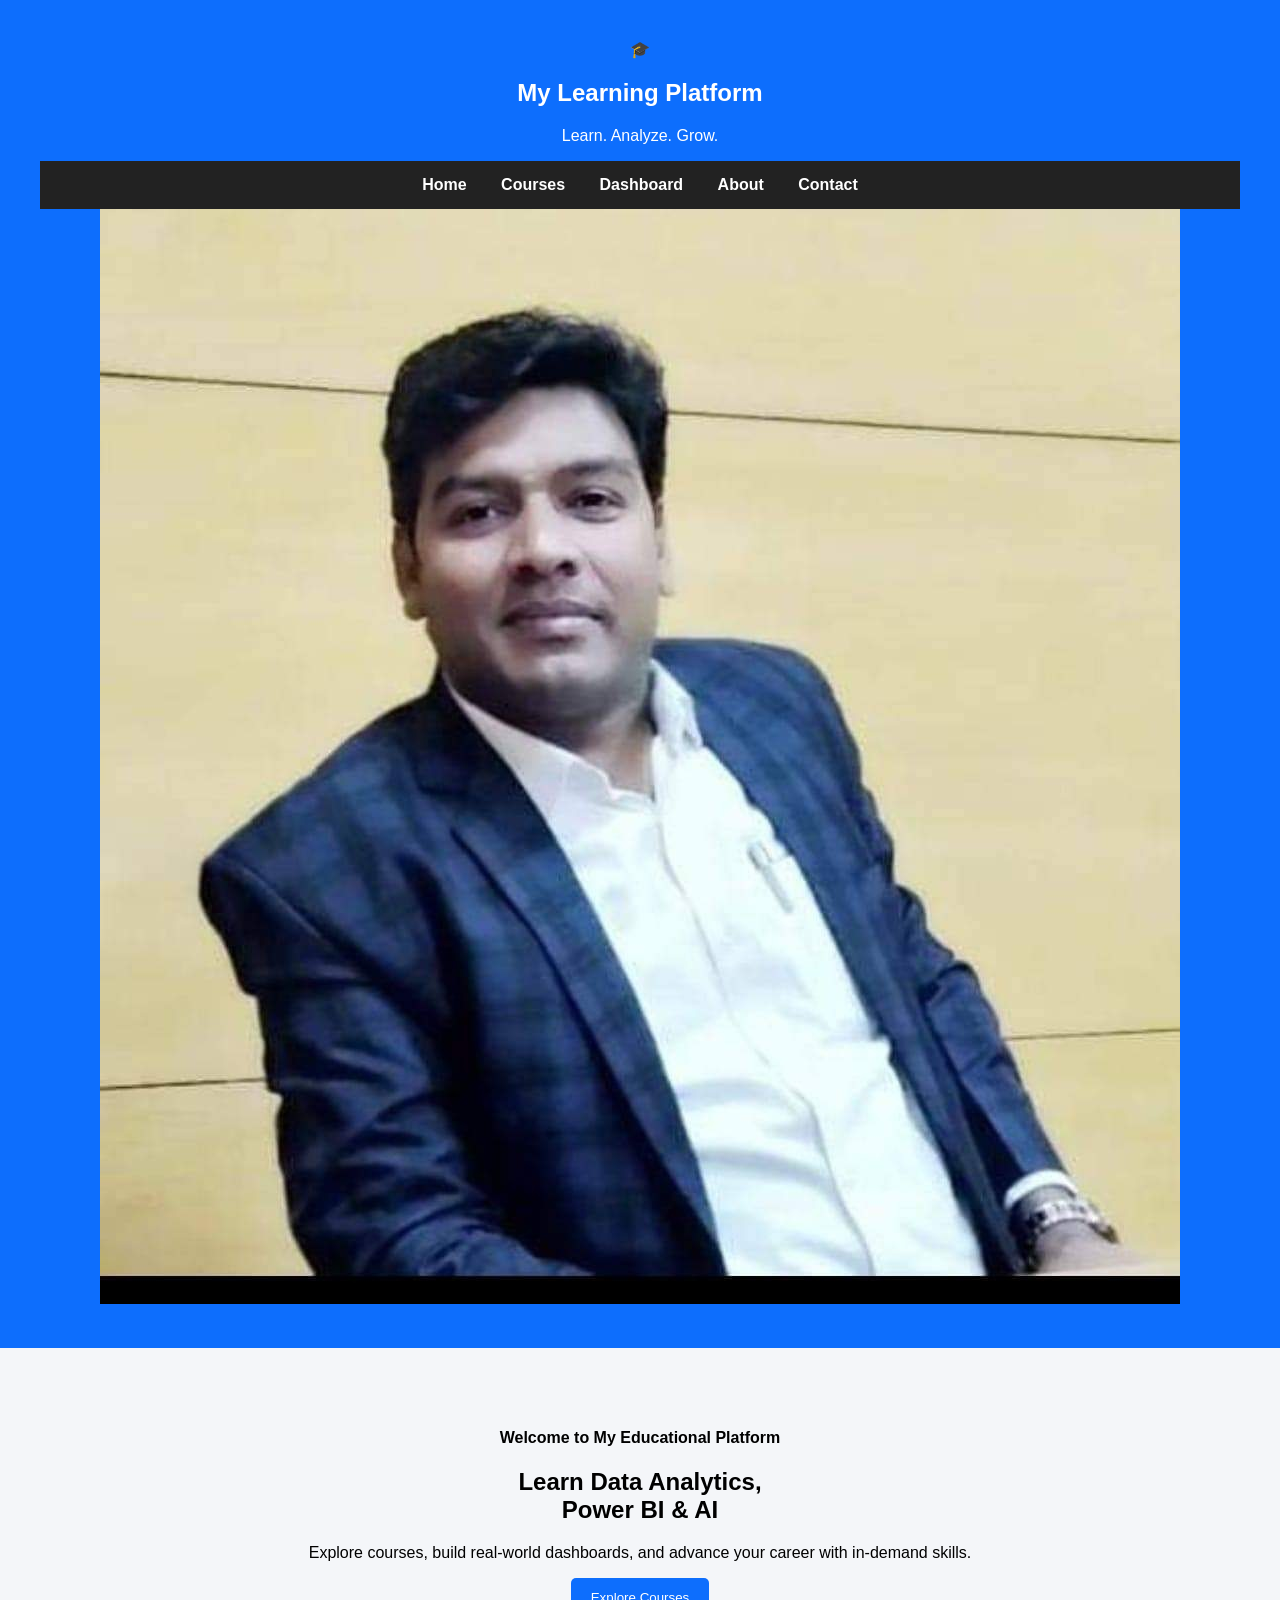
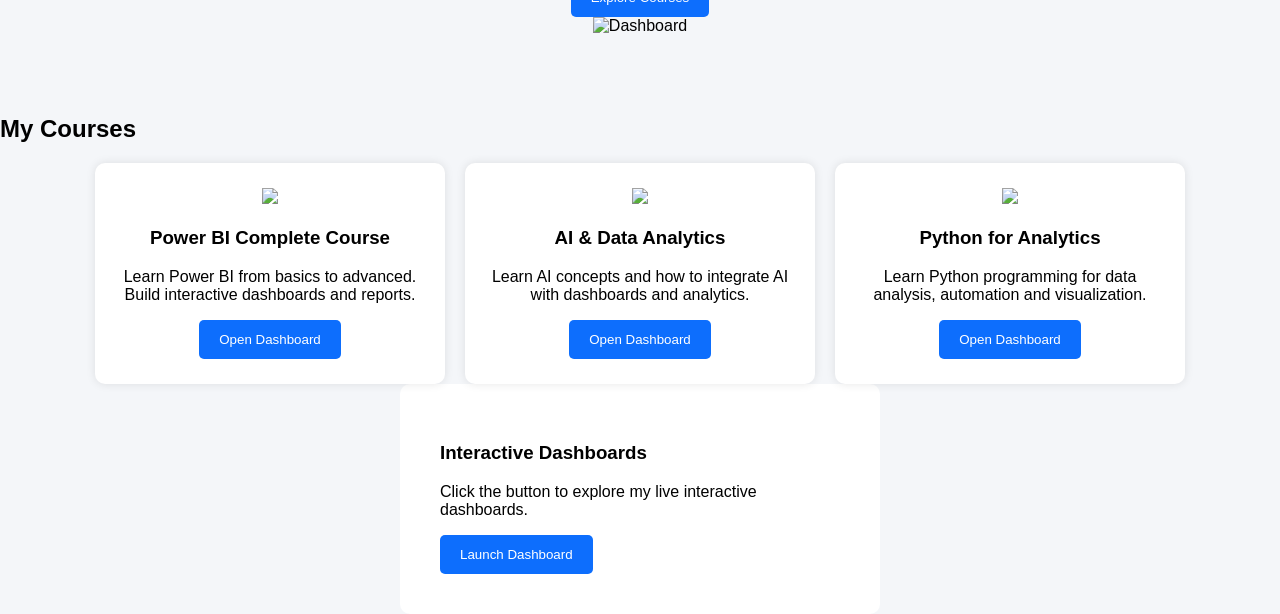
==== index.html @ 270406f0 "Update index.html" ====
<!DOCTYPE html>
<html lang="en">
<head>
  <meta charset="UTF-8" />
  <meta name="viewport" content="width=device-width, initial-scale=1.0"/>
  <title>My Learning Platform</title>

  <link rel="stylesheet" href="style.css">
</head>

<body>

  <!-- HEADER -->
  <header class="navbar">

    <div class="logo-section">
      <div class="logo-icon">🎓</div>

      <div>
        <h2>My Learning Platform</h2>
        <p>Learn. Analyze. Grow.</p>
      </div>
    </div>

    <nav>
      <a href="#">Home</a>
      <a href="#">Courses</a>
      <a href="#">Dashboard</a>
      <a href="#">About</a>
      <a href="#">Contact</a>
    </nav>

    <!-- YOUR PHOTO -->
    <div class="profile">
      <img src="Banshi.png" alt="Profile Photo">
    </div>

  </header>

  <!-- HERO SECTION -->
  <section class="hero">

    <div class="hero-left">

      <h4>Welcome to My Educational Platform</h4>

      <h1>
        Learn Data Analytics,<br>
        <span>Power BI & AI</span>
      </h1>

      <p>
        Explore courses, build real-world dashboards,
        and advance your career with in-demand skills.
      </p>

      <button>Explore Courses</button>

    </div>

    <div class="hero-right">
      <img src="dashboard.png" alt="Dashboard">
    </div>

  </section>

  <!-- COURSES -->
  <section class="courses">

    <h2>My Courses</h2>

    <div class="course-container">

      <!-- CARD 1 -->
      <div class="course-card">

        <img src="https://img.icons8.com/color/96/power-bi.png">

        <h3>Power BI Complete Course</h3>

        <p>
          Learn Power BI from basics to advanced.
          Build interactive dashboards and reports.
        </p>

        <a href="https://YOUR-DASHBOARD-LINK.com" target="_blank">
          <button>Open Dashboard</button>
        </a>

      </div>

      <!-- CARD 2 -->
      <div class="course-card">

        <img src="https://img.icons8.com/color/96/artificial-intelligence.png">

        <h3>AI & Data Analytics</h3>

        <p>
          Learn AI concepts and how to integrate AI
          with dashboards and analytics.
        </p>

        <a href="https://YOUR-DASHBOARD-LINK.com" target="_blank">
          <button>Open Dashboard</button>
        </a>

      </div>

      <!-- CARD 3 -->
      <div class="course-card">

        <img src="https://img.icons8.com/color/96/python.png">

        <h3>Python for Analytics</h3>

        <p>
          Learn Python programming for data analysis,
          automation and visualization.
        </p>

        <a href="https://YOUR-DASHBOARD-LINK.com" target="_blank">
          <button>Open Dashboard</button>
        </a>

      </div>

    </div>

  </section>

  <!-- DASHBOARD SECTION -->
  <section class="dashboard-section">

    <div class="dashboard-box">

      <div>
        <h3>Interactive Dashboards</h3>

        <p>
          Click the button to explore my live interactive dashboards.
        </p>
      </div>

      <a href="https://YOUR-DASHBOARD-LINK.com" target="_blank">
        <button class="launch-btn">Launch Dashboard</button>
      </a>

    </div>

  </section>

</body>
</html>
---- style.css ----
body{
    margin:0;
    font-family: Arial, sans-serif;
    background:#f4f6f9;
}

header{
    background:#0d6efd;
    color:white;
    text-align:center;
    padding:40px;
}

nav{
    background:#222;
    padding:15px;
    text-align:center;
}

nav a{
    color:white;
    margin:15px;
    text-decoration:none;
    font-weight:bold;
}

.hero{
    text-align:center;
    padding:60px 20px;
}

#courses{
    padding:40px;
}

.course-container{
    display:flex;
    gap:20px;
    flex-wrap:wrap;
    justify-content:center;
}

.course-card{
    background:white;
    padding:25px;
    width:300px;
    border-radius:10px;
    box-shadow:0px 0px 10px rgba(0,0,0,0.1);
    text-align:center;
}

button{
    background:#0d6efd;
    color:white;
    border:none;
    padding:12px 20px;
    border-radius:5px;
    cursor:pointer;
}

button:hover{
    background:#084298;
}

#dashboard{
    text-align:center;
    padding:50px;
}

.dashboard-box{
    background:white;
    padding:40px;
    width:400px;
    margin:auto;
    border-radius:10px;
}

footer{
    background:#222;
    color:white;
    text-align:center;
    padding:20px;
    margin-top:40px;
}
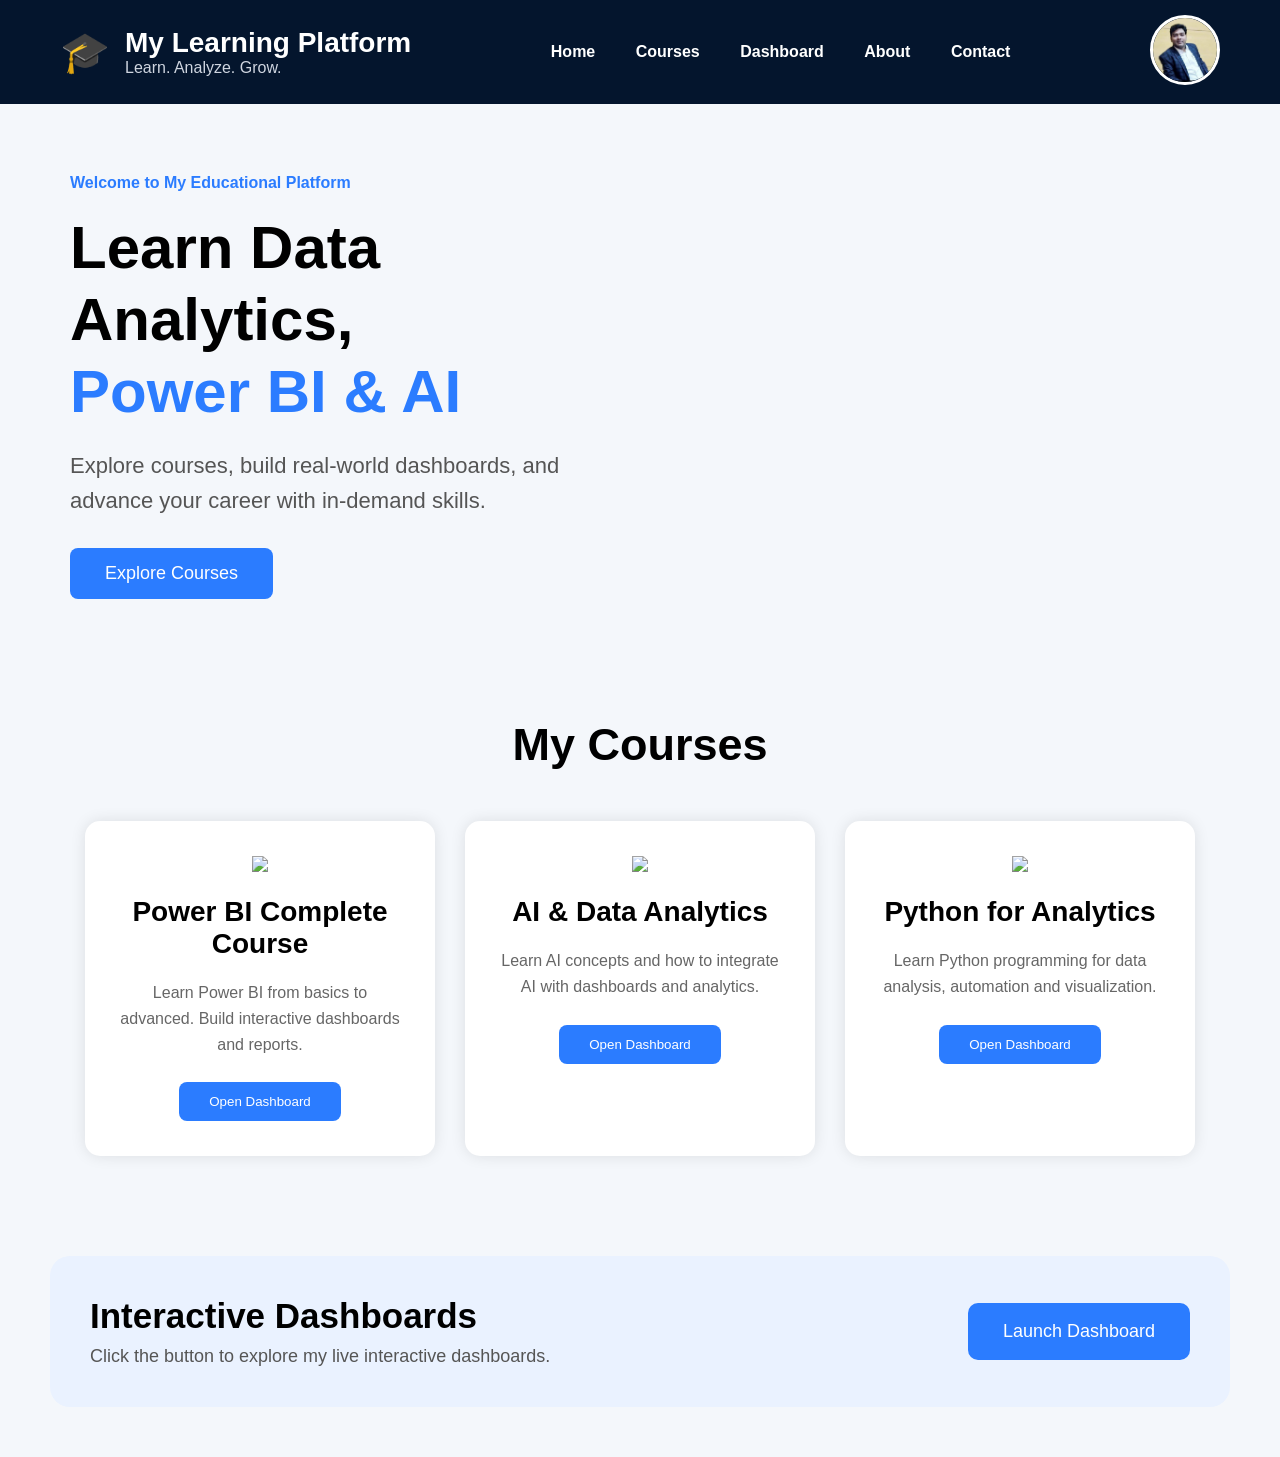
==== commit 042e1739: "Update index.html" ====
--- a/index.html
+++ b/index.html
@@ -55,12 +55,6 @@
       </p>
 
       <button>Explore Courses</button>
-
-    </div>
-
-    <div class="hero-right">
-      <img src="dashboard.png" alt="Dashboard">
-    </div>
 
   </section>
 
--- a/style.css
+++ b/style.css
@@ -1,84 +1,211 @@
+*{
+  margin:0;
+  padding:0;
+  box-sizing:border-box;
+  font-family:Arial, sans-serif;
+}
+
 body{
-    margin:0;
-    font-family: Arial, sans-serif;
-    background:#f4f6f9;
-}
-
-header{
-    background:#0d6efd;
-    color:white;
-    text-align:center;
-    padding:40px;
-}
-
-nav{
-    background:#222;
-    padding:15px;
-    text-align:center;
+  background:#f4f7fb;
+}
+
+/* NAVBAR */
+
+.navbar{
+  background:#04152d;
+  color:white;
+
+  display:flex;
+  justify-content:space-between;
+  align-items:center;
+
+  padding:15px 60px;
+}
+
+.logo-section{
+  display:flex;
+  align-items:center;
+  gap:15px;
+}
+
+.logo-icon{
+  font-size:40px;
+}
+
+.logo-section h2{
+  font-size:28px;
+}
+
+.logo-section p{
+  color:#cfd5e0;
 }
 
 nav a{
-    color:white;
-    margin:15px;
-    text-decoration:none;
-    font-weight:bold;
-}
+  color:white;
+  text-decoration:none;
+  margin:0 18px;
+  font-weight:bold;
+}
+
+nav a:hover{
+  color:#2b7cff;
+}
+
+/* PROFILE IMAGE */
+
+.profile img{
+  width:70px;
+  height:70px;
+  border-radius:50%;
+  object-fit:cover;
+  border:3px solid white;
+}
+
+/* HERO SECTION */
 
 .hero{
-    text-align:center;
-    padding:60px 20px;
-}
-
-#courses{
-    padding:40px;
+  display:flex;
+  justify-content:space-between;
+  align-items:center;
+
+  padding:70px;
+}
+
+.hero-left{
+  width:50%;
+}
+
+.hero-left h4{
+  color:#2b7cff;
+  margin-bottom:20px;
+}
+
+.hero-left h1{
+  font-size:60px;
+  line-height:1.2;
+  margin-bottom:20px;
+}
+
+.hero-left span{
+  color:#2b7cff;
+}
+
+.hero-left p{
+  font-size:22px;
+  color:#555;
+  margin-bottom:30px;
+  line-height:1.6;
+}
+
+.hero-left button{
+  background:#2b7cff;
+  color:white;
+  border:none;
+  padding:15px 35px;
+  border-radius:8px;
+  font-size:18px;
+  cursor:pointer;
+}
+
+.hero-left button:hover{
+  background:#0056d6;
+}
+
+.hero-right img{
+  width:600px;
+}
+
+/* COURSES */
+
+.courses{
+  padding:50px;
+  text-align:center;
+}
+
+.courses h2{
+  font-size:45px;
+  margin-bottom:50px;
 }
 
 .course-container{
-    display:flex;
-    gap:20px;
-    flex-wrap:wrap;
-    justify-content:center;
+  display:flex;
+  justify-content:center;
+  gap:30px;
+  flex-wrap:wrap;
 }
 
 .course-card{
-    background:white;
-    padding:25px;
-    width:300px;
-    border-radius:10px;
-    box-shadow:0px 0px 10px rgba(0,0,0,0.1);
-    text-align:center;
-}
-
-button{
-    background:#0d6efd;
-    color:white;
-    border:none;
-    padding:12px 20px;
-    border-radius:5px;
-    cursor:pointer;
-}
-
-button:hover{
-    background:#084298;
-}
-
-#dashboard{
-    text-align:center;
-    padding:50px;
+  background:white;
+  width:350px;
+
+  padding:35px;
+  border-radius:15px;
+
+  box-shadow:0 0 15px rgba(0,0,0,0.1);
+}
+
+.course-card img{
+  width:80px;
+  margin-bottom:20px;
+}
+
+.course-card h3{
+  font-size:28px;
+  margin-bottom:20px;
+}
+
+.course-card p{
+  color:#666;
+  line-height:1.6;
+  margin-bottom:25px;
+}
+
+.course-card button{
+  background:#2b7cff;
+  color:white;
+
+  border:none;
+  padding:12px 30px;
+
+  border-radius:8px;
+  cursor:pointer;
+}
+
+/* DASHBOARD */
+
+.dashboard-section{
+  padding:50px;
 }
 
 .dashboard-box{
-    background:white;
-    padding:40px;
-    width:400px;
-    margin:auto;
-    border-radius:10px;
-}
-
-footer{
-    background:#222;
-    color:white;
-    text-align:center;
-    padding:20px;
-    margin-top:40px;
-}+  background:#eaf2ff;
+
+  display:flex;
+  justify-content:space-between;
+  align-items:center;
+
+  padding:40px;
+  border-radius:20px;
+}
+
+.dashboard-box h3{
+  font-size:35px;
+  margin-bottom:10px;
+}
+
+.dashboard-box p{
+  color:#555;
+  font-size:18px;
+}
+
+.launch-btn{
+  background:#2b7cff;
+  color:white;
+
+  border:none;
+  padding:18px 35px;
+
+  border-radius:10px;
+  font-size:18px;
+  cursor:pointer;
+}
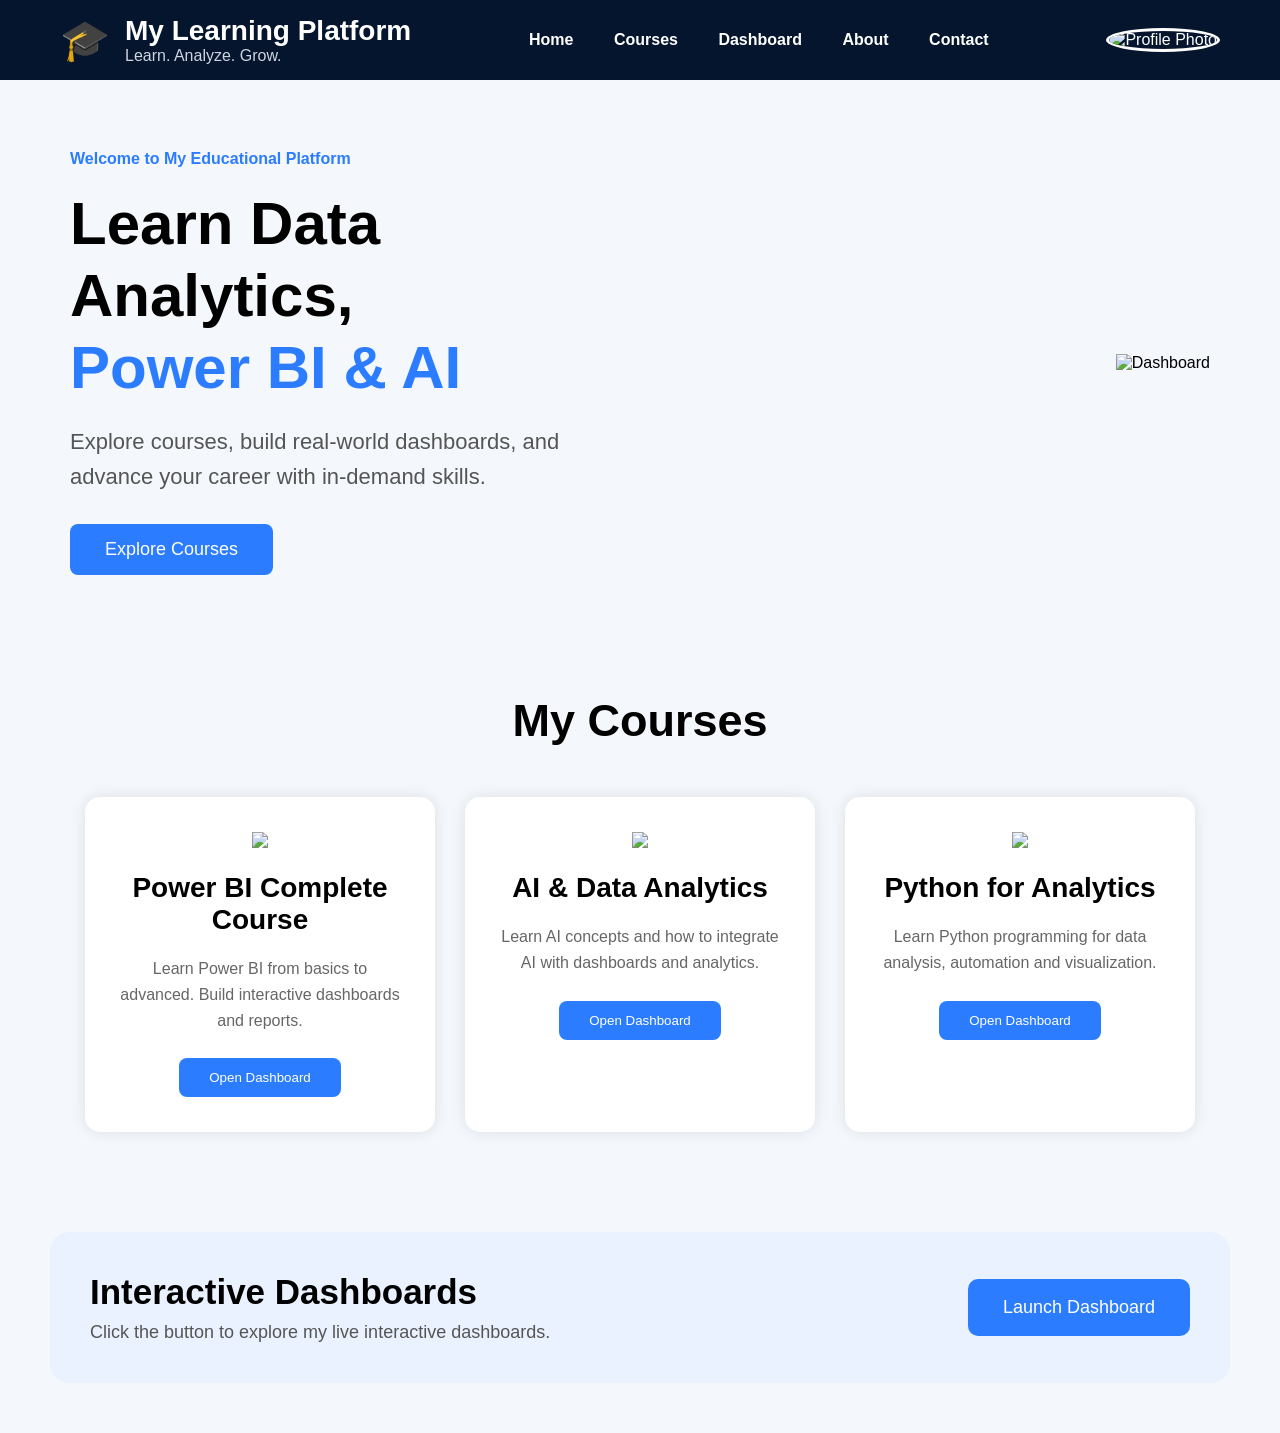
==== commit 39b87aea: "Update index.html" ====
--- a/index.html
+++ b/index.html
@@ -32,7 +32,7 @@
 
     <!-- YOUR PHOTO -->
     <div class="profile">
-      <img src="Banshi.png" alt="Profile Photo">
+      <img src="myphoto.jpg" alt="Profile Photo">
     </div>
 
   </header>
@@ -55,6 +55,12 @@
       </p>
 
       <button>Explore Courses</button>
+
+    </div>
+
+    <div class="hero-right">
+      <img src="dashboard.png" alt="Dashboard">
+    </div>
 
   </section>
 
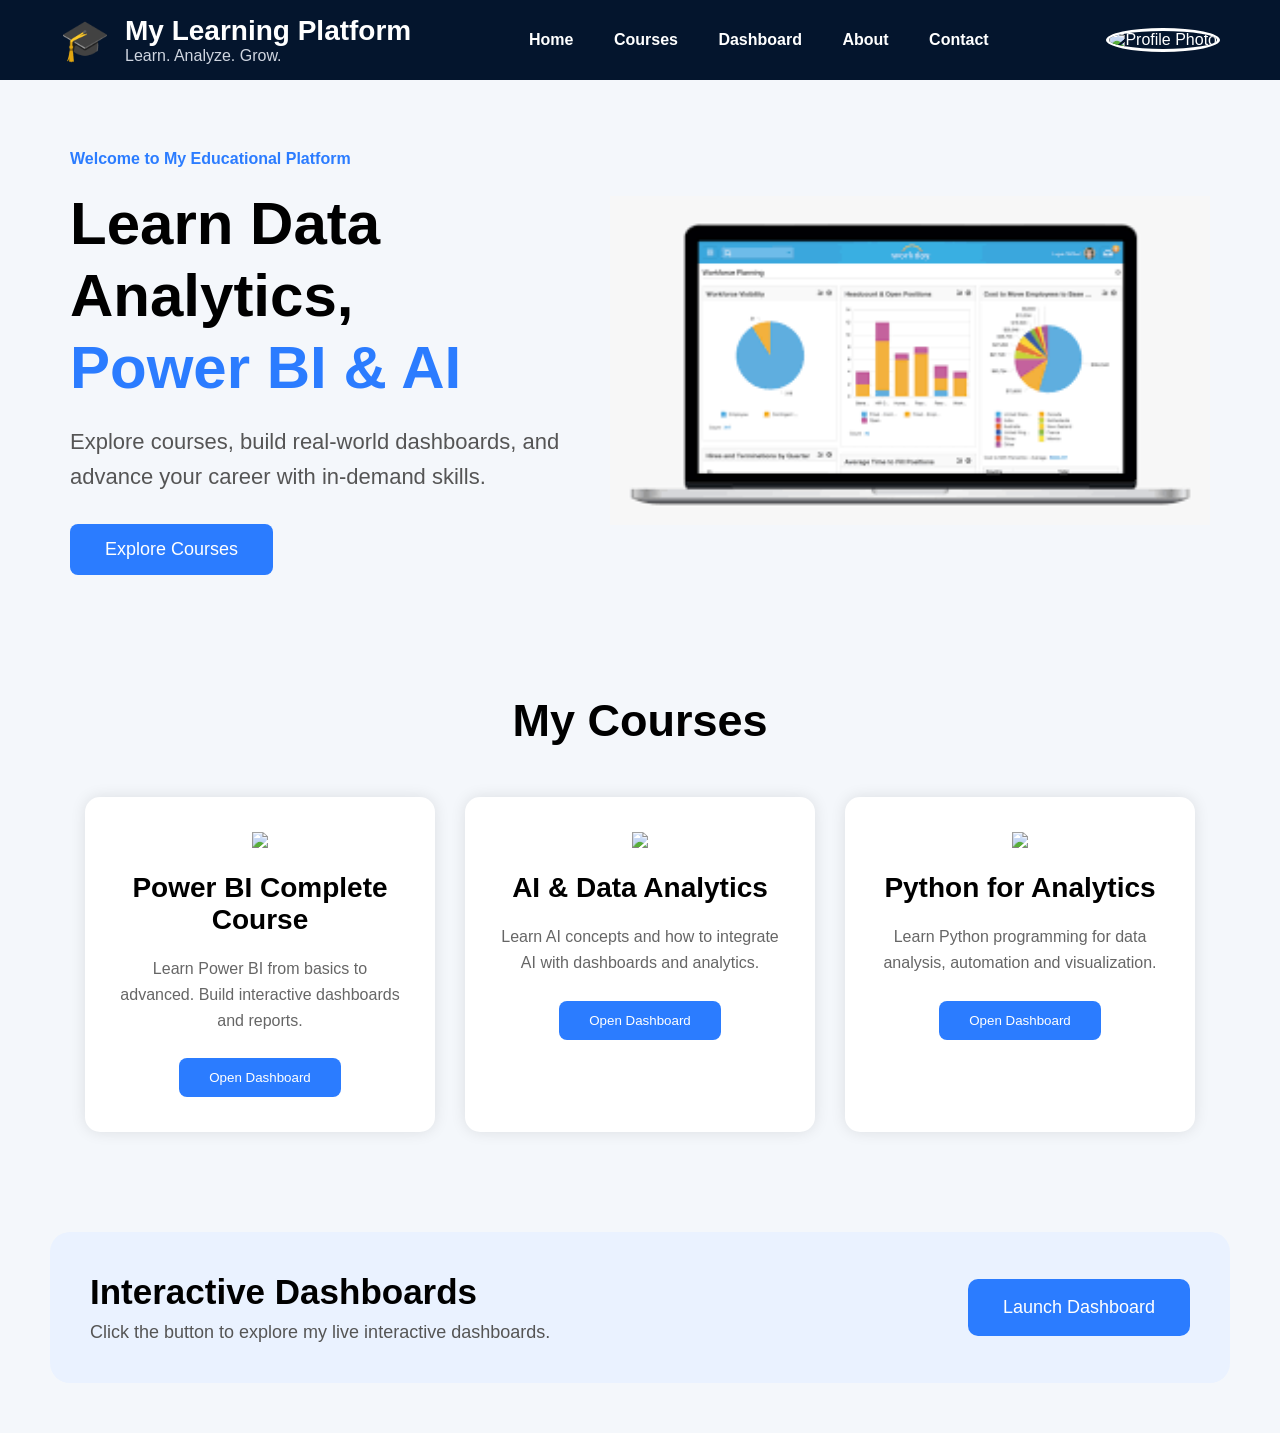
==== commit c7486389: "Update index.html" ====
--- a/index.html
+++ b/index.html
@@ -32,7 +32,7 @@
 
     <!-- YOUR PHOTO -->
     <div class="profile">
-      <img src="myphoto.jpg" alt="Profile Photo">
+      <img src="Banshi.jpg" alt="Profile Photo">
     </div>
 
   </header>
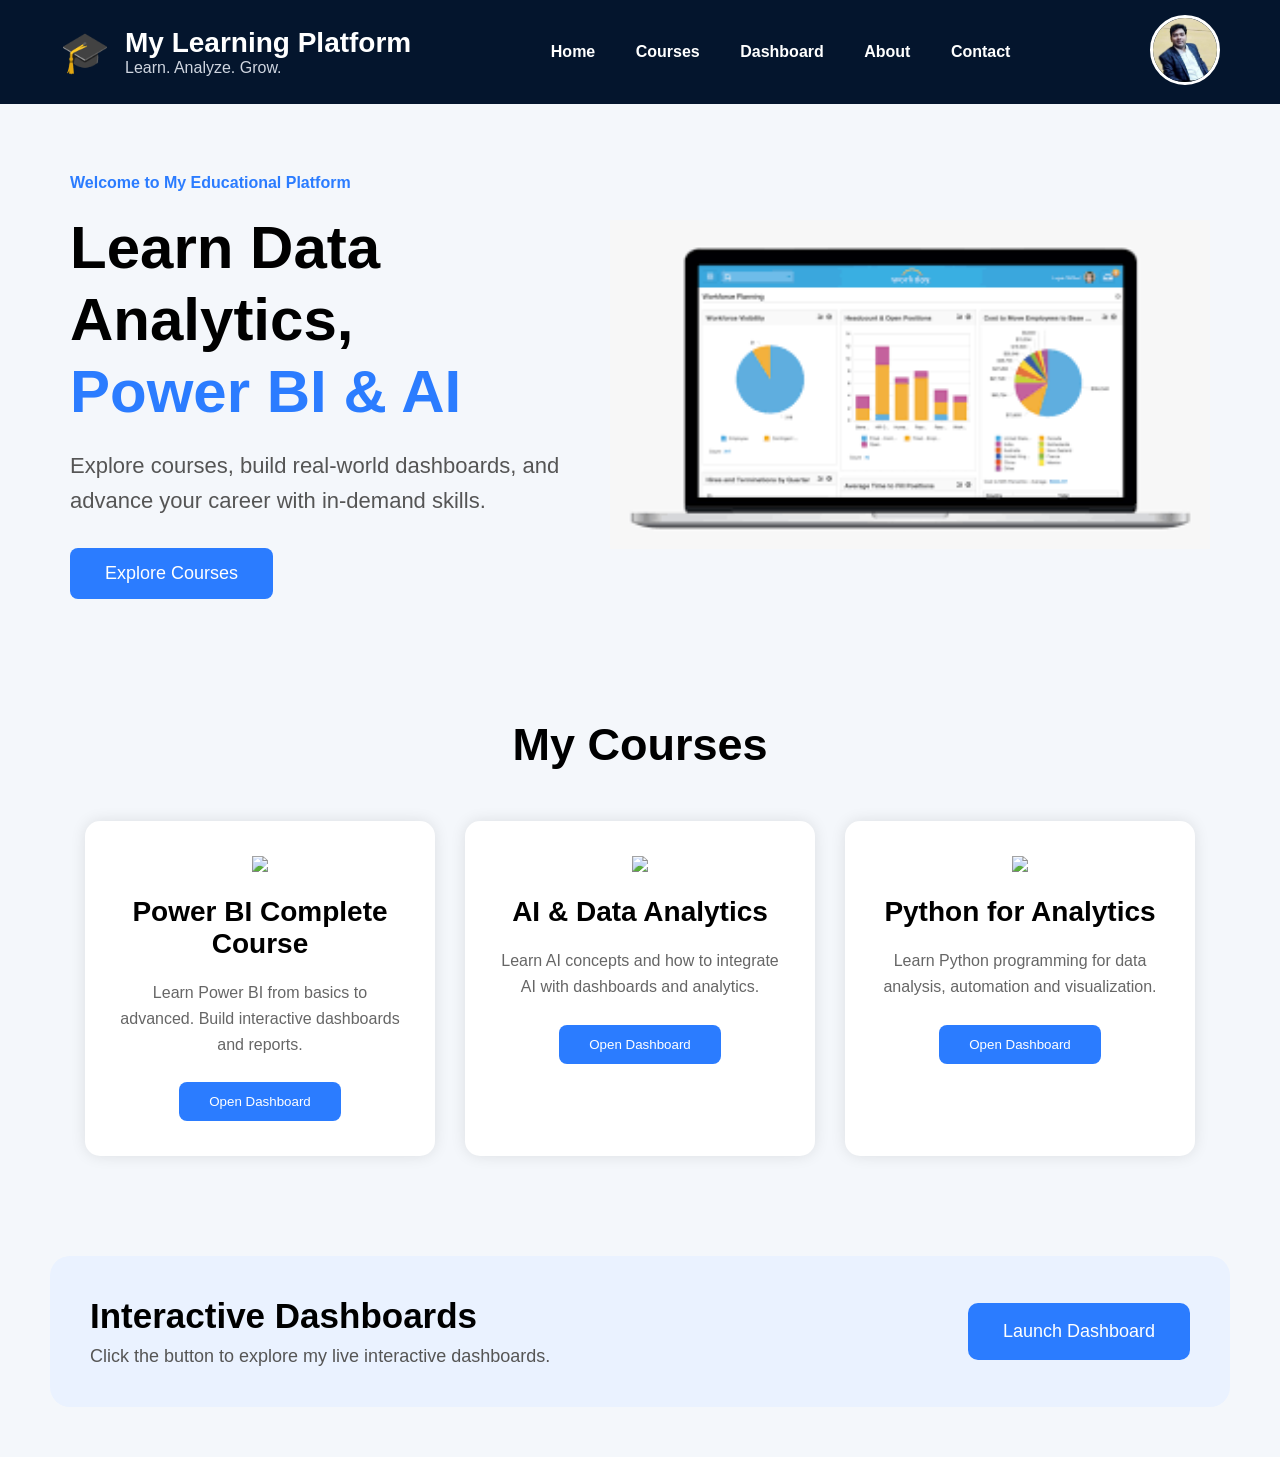
==== commit 6ab5dc68: "Update index.html" ====
--- a/index.html
+++ b/index.html
@@ -32,7 +32,7 @@
 
     <!-- YOUR PHOTO -->
     <div class="profile">
-      <img src="Banshi.jpg" alt="Profile Photo">
+      <img src="Banshi.png" alt="Profile Photo">
     </div>
 
   </header>
